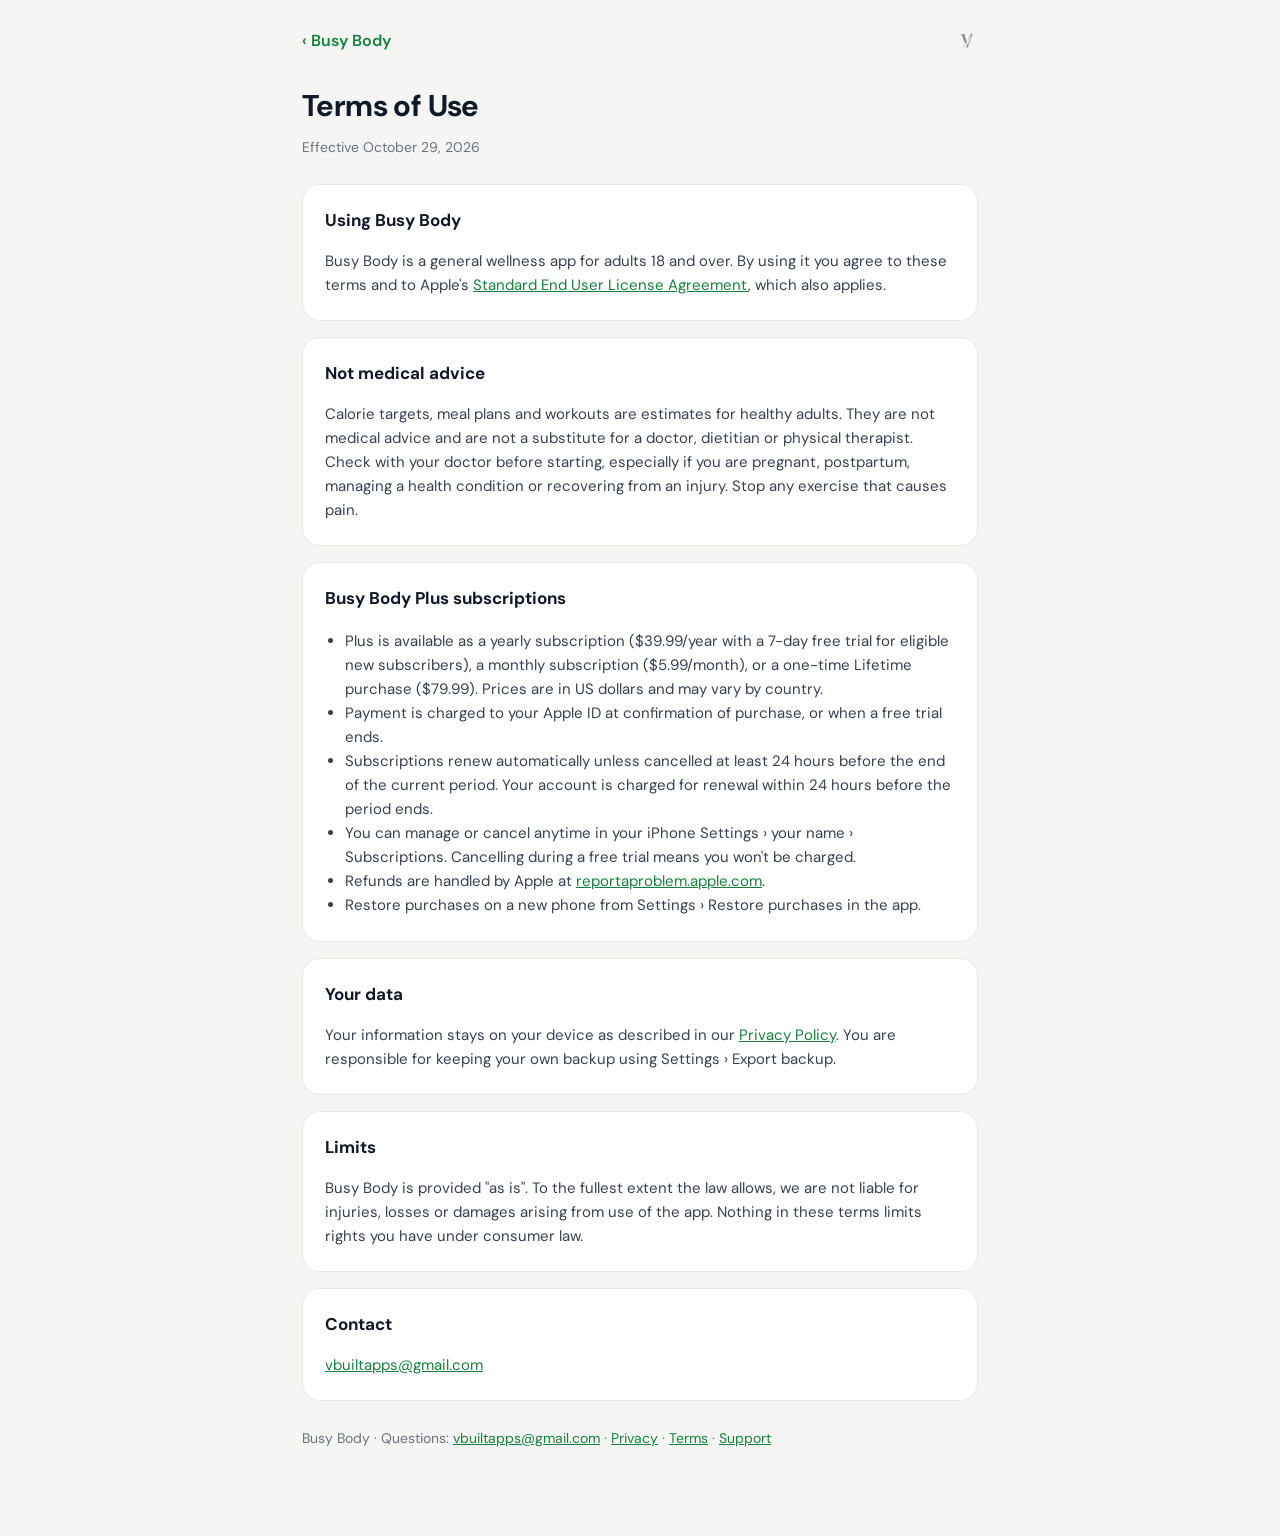
==== terms/index.html @ f6c77bef "Busy Body website" ====
<!doctype html><html lang="en"><head><meta charset="utf-8"><meta name="viewport" content="width=device-width,initial-scale=1,viewport-fit=cover">
<title>Terms of Use · Busy Body</title><link rel="icon" type="image/png" href="../assets/apple-touch-icon.png"><link rel="stylesheet" href="../fonts/fonts.css">
<style>
:root{--bg:#F5F6F4;--card:#fff;--text:#111827;--muted:#6B7280;--line:#E5E7EB;--green:#15803D}
*{box-sizing:border-box}body{margin:0;background:var(--bg);color:var(--text);font-family:'DM Sans',-apple-system,system-ui,sans-serif;line-height:1.6;-webkit-font-smoothing:antialiased}
.wrap{max-width:720px;margin:0 auto;padding:calc(env(safe-area-inset-top) + 28px) 22px 60px}
.top{display:flex;justify-content:space-between;align-items:center;margin-bottom:28px}.top img{width:22px;opacity:.85}
.back{display:none;color:var(--green);font-weight:600;text-decoration:none}.inapp .back{display:inline}
h1{font-size:30px;letter-spacing:-.02em;margin:0 0 6px}.meta{color:var(--muted);font-size:14px;margin:0 0 26px}
.card{background:var(--card);border:1px solid var(--line);border-radius:18px;padding:22px 22px 8px;margin-bottom:16px}
h2{font-size:17px;margin:0 0 8px}p,li{font-size:15px;color:#374151}ul{padding-left:20px}a{color:var(--green)}
table{width:100%;border-collapse:collapse;font-size:14px;margin-bottom:14px}td,th{border-top:1px solid var(--line);padding:9px 6px;text-align:left;vertical-align:top}th{color:var(--muted);font-weight:600}
</style></head><body><script>if(/inapp=1/.test(location.search))document.body.classList.add('inapp')</script><div class="wrap">
<div class="top"><a class="back" style="display:inline" href="../">‹ Busy Body</a><span></span><img src="../assets/v-mark.png" alt=""></div>
<h1>Terms of Use</h1><p class="meta">Effective October 29, 2026</p>
<div class="card"><h2>Using Busy Body</h2><p>Busy Body is a general wellness app for adults 18 and over. By using it you agree to these terms and to Apple's <a href="https://www.apple.com/legal/internet-services/itunes/dev/stdeula/">Standard End User License Agreement</a>, which also applies.</p></div>
<div class="card"><h2>Not medical advice</h2><p>Calorie targets, meal plans and workouts are estimates for healthy adults. They are not medical advice and are not a substitute for a doctor, dietitian or physical therapist. Check with your doctor before starting, especially if you are pregnant, postpartum, managing a health condition or recovering from an injury. Stop any exercise that causes pain.</p></div>
<div class="card"><h2>Busy Body Plus subscriptions</h2><ul>
<li>Plus is available as a yearly subscription ($39.99/year with a 7-day free trial for eligible new subscribers), a monthly subscription ($5.99/month), or a one-time Lifetime purchase ($79.99). Prices are in US dollars and may vary by country.</li>
<li>Payment is charged to your Apple ID at confirmation of purchase, or when a free trial ends.</li>
<li>Subscriptions renew automatically unless cancelled at least 24 hours before the end of the current period. Your account is charged for renewal within 24 hours before the period ends.</li>
<li>You can manage or cancel anytime in your iPhone Settings › your name › Subscriptions. Cancelling during a free trial means you won't be charged.</li>
<li>Refunds are handled by Apple at <a href="https://reportaproblem.apple.com">reportaproblem.apple.com</a>.</li>
<li>Restore purchases on a new phone from Settings › Restore purchases in the app.</li></ul></div>
<div class="card"><h2>Your data</h2><p>Your information stays on your device as described in our <a href="../privacy/">Privacy Policy</a>. You are responsible for keeping your own backup using Settings › Export backup.</p></div>
<div class="card"><h2>Limits</h2><p>Busy Body is provided "as is". To the fullest extent the law allows, we are not liable for injuries, losses or damages arising from use of the app. Nothing in these terms limits rights you have under consumer law.</p></div>
<div class="card"><h2>Contact</h2><p><a href="mailto:vbuiltapps@gmail.com">vbuiltapps@gmail.com</a></p></div>
<p class="meta" style="margin-top:26px">Busy Body · Questions: <a href="mailto:vbuiltapps@gmail.com">vbuiltapps@gmail.com</a> · <a href="../privacy/">Privacy</a> · <a href="../terms/">Terms</a> · <a href="../support/">Support</a></p></div></body></html>
---- fonts/fonts.css ----
@font-face {
  font-family: 'DM Sans';
  font-style: normal;
  font-weight: 400 800;
  font-display: swap;
  src: url(DMSans-400-800.woff2) format('woff2');
  unicode-range: U+0000-00FF, U+0131, U+0152-0153, U+02BB-02BC, U+02C6, U+02DA, U+02DC, U+0304, U+0308, U+0329, U+2000-206F, U+20AC, U+2122, U+2191, U+2193, U+2212, U+2215, U+FEFF, U+FFFD;
}
@font-face {
  font-family: 'JetBrains Mono';
  font-style: normal;
  font-weight: 400;
  font-display: swap;
  src: url(JetBrainsMono-400.woff2) format('woff2');
  unicode-range: U+0000-00FF, U+0131, U+0152-0153, U+02BB-02BC, U+02C6, U+02DA, U+02DC, U+0304, U+0308, U+0329, U+2000-206F, U+20AC, U+2122, U+2191, U+2193, U+2212, U+2215, U+FEFF, U+FFFD;
}
@font-face {
  font-family: 'JetBrains Mono';
  font-style: normal;
  font-weight: 500;
  font-display: swap;
  src: url(JetBrainsMono-500.woff2) format('woff2');
  unicode-range: U+0000-00FF, U+0131, U+0152-0153, U+02BB-02BC, U+02C6, U+02DA, U+02DC, U+0304, U+0308, U+0329, U+2000-206F, U+20AC, U+2122, U+2191, U+2193, U+2212, U+2215, U+FEFF, U+FFFD;
}
@font-face {
  font-family: 'JetBrains Mono';
  font-style: normal;
  font-weight: 600;
  font-display: swap;
  src: url(JetBrainsMono-600.woff2) format('woff2');
  unicode-range: U+0000-00FF, U+0131, U+0152-0153, U+02BB-02BC, U+02C6, U+02DA, U+02DC, U+0304, U+0308, U+0329, U+2000-206F, U+20AC, U+2122, U+2191, U+2193, U+2212, U+2215, U+FEFF, U+FFFD;
}
@font-face {
  font-family: 'JetBrains Mono';
  font-style: normal;
  font-weight: 700;
  font-display: swap;
  src: url(JetBrainsMono-700.woff2) format('woff2');
  unicode-range: U+0000-00FF, U+0131, U+0152-0153, U+02BB-02BC, U+02C6, U+02DA, U+02DC, U+0304, U+0308, U+0329, U+2000-206F, U+20AC, U+2122, U+2191, U+2193, U+2212, U+2215, U+FEFF, U+FFFD;
}
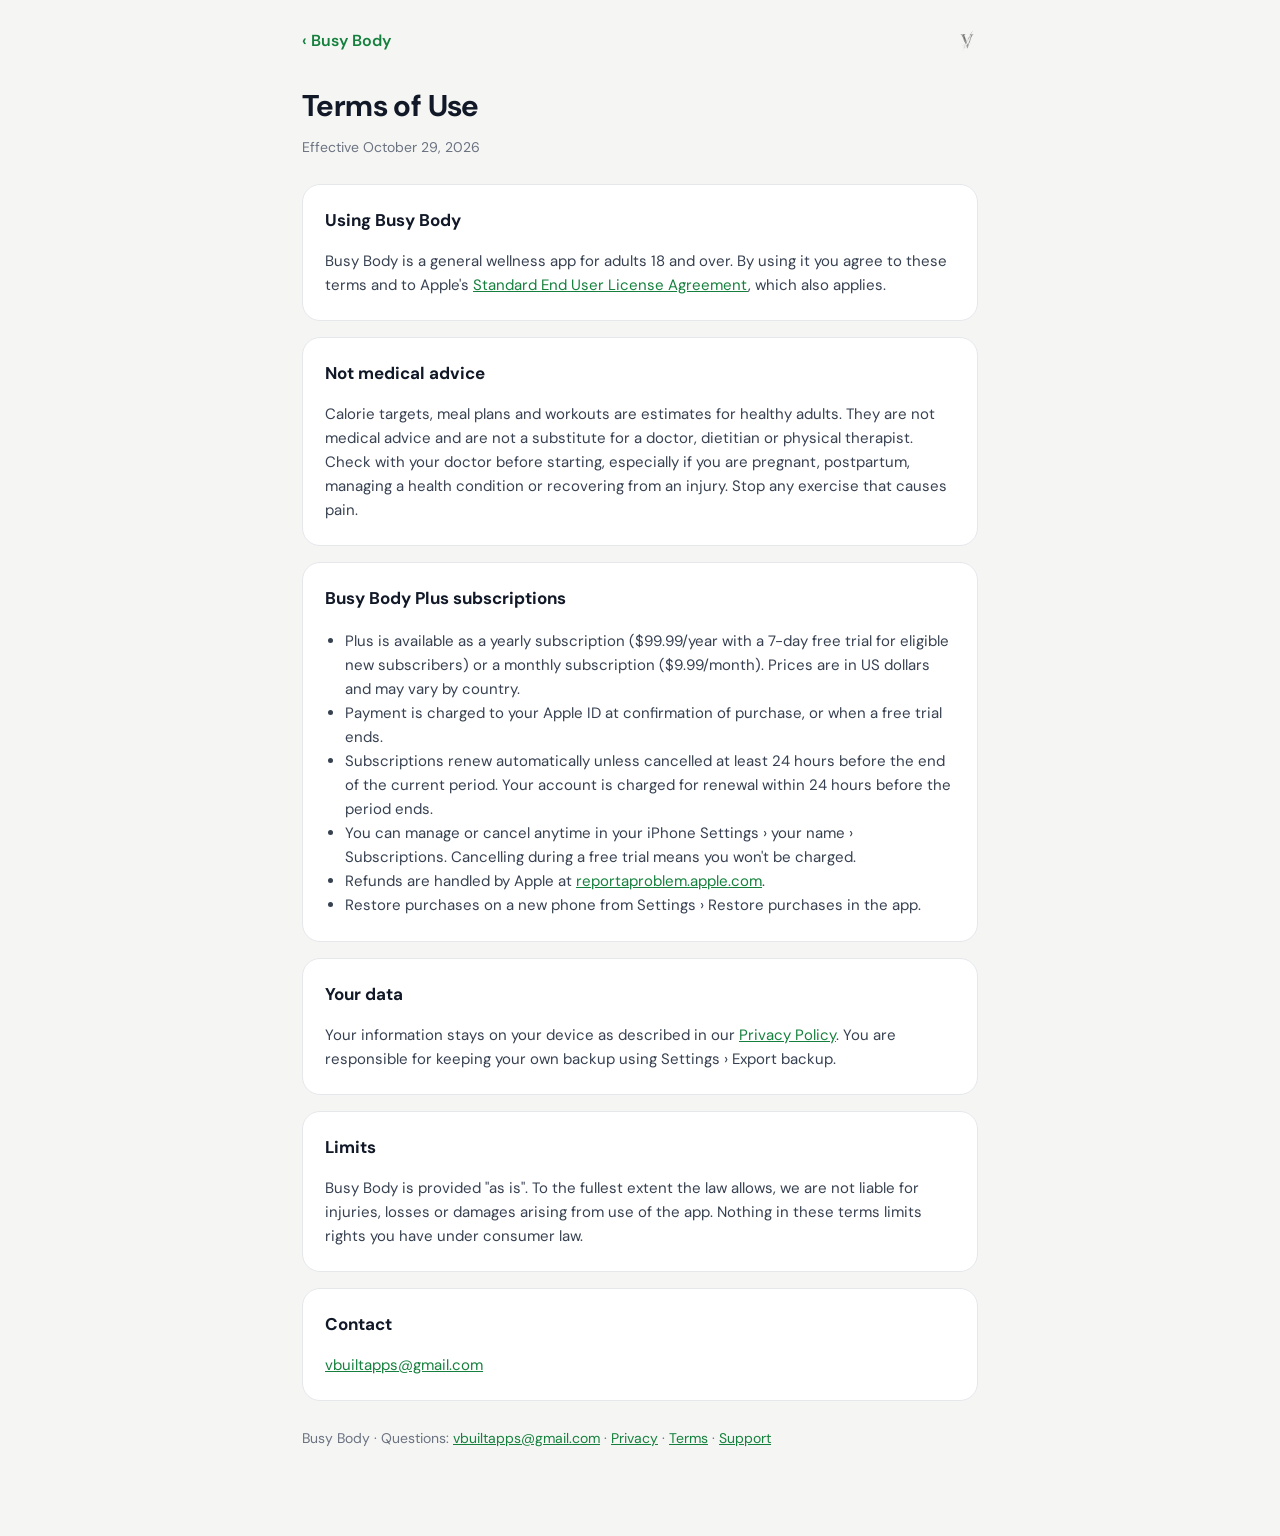
==== commit 6e927b62: "Update pricing in terms" ====
--- a/terms/index.html
+++ b/terms/index.html
@@ -16,7 +16,7 @@
 <div class="card"><h2>Using Busy Body</h2><p>Busy Body is a general wellness app for adults 18 and over. By using it you agree to these terms and to Apple's <a href="https://www.apple.com/legal/internet-services/itunes/dev/stdeula/">Standard End User License Agreement</a>, which also applies.</p></div>
 <div class="card"><h2>Not medical advice</h2><p>Calorie targets, meal plans and workouts are estimates for healthy adults. They are not medical advice and are not a substitute for a doctor, dietitian or physical therapist. Check with your doctor before starting, especially if you are pregnant, postpartum, managing a health condition or recovering from an injury. Stop any exercise that causes pain.</p></div>
 <div class="card"><h2>Busy Body Plus subscriptions</h2><ul>
-<li>Plus is available as a yearly subscription ($39.99/year with a 7-day free trial for eligible new subscribers), a monthly subscription ($5.99/month), or a one-time Lifetime purchase ($79.99). Prices are in US dollars and may vary by country.</li>
+<li>Plus is available as a yearly subscription ($99.99/year with a 7-day free trial for eligible new subscribers) or a monthly subscription ($9.99/month). Prices are in US dollars and may vary by country.</li>
 <li>Payment is charged to your Apple ID at confirmation of purchase, or when a free trial ends.</li>
 <li>Subscriptions renew automatically unless cancelled at least 24 hours before the end of the current period. Your account is charged for renewal within 24 hours before the period ends.</li>
 <li>You can manage or cancel anytime in your iPhone Settings › your name › Subscriptions. Cancelling during a free trial means you won't be charged.</li>
